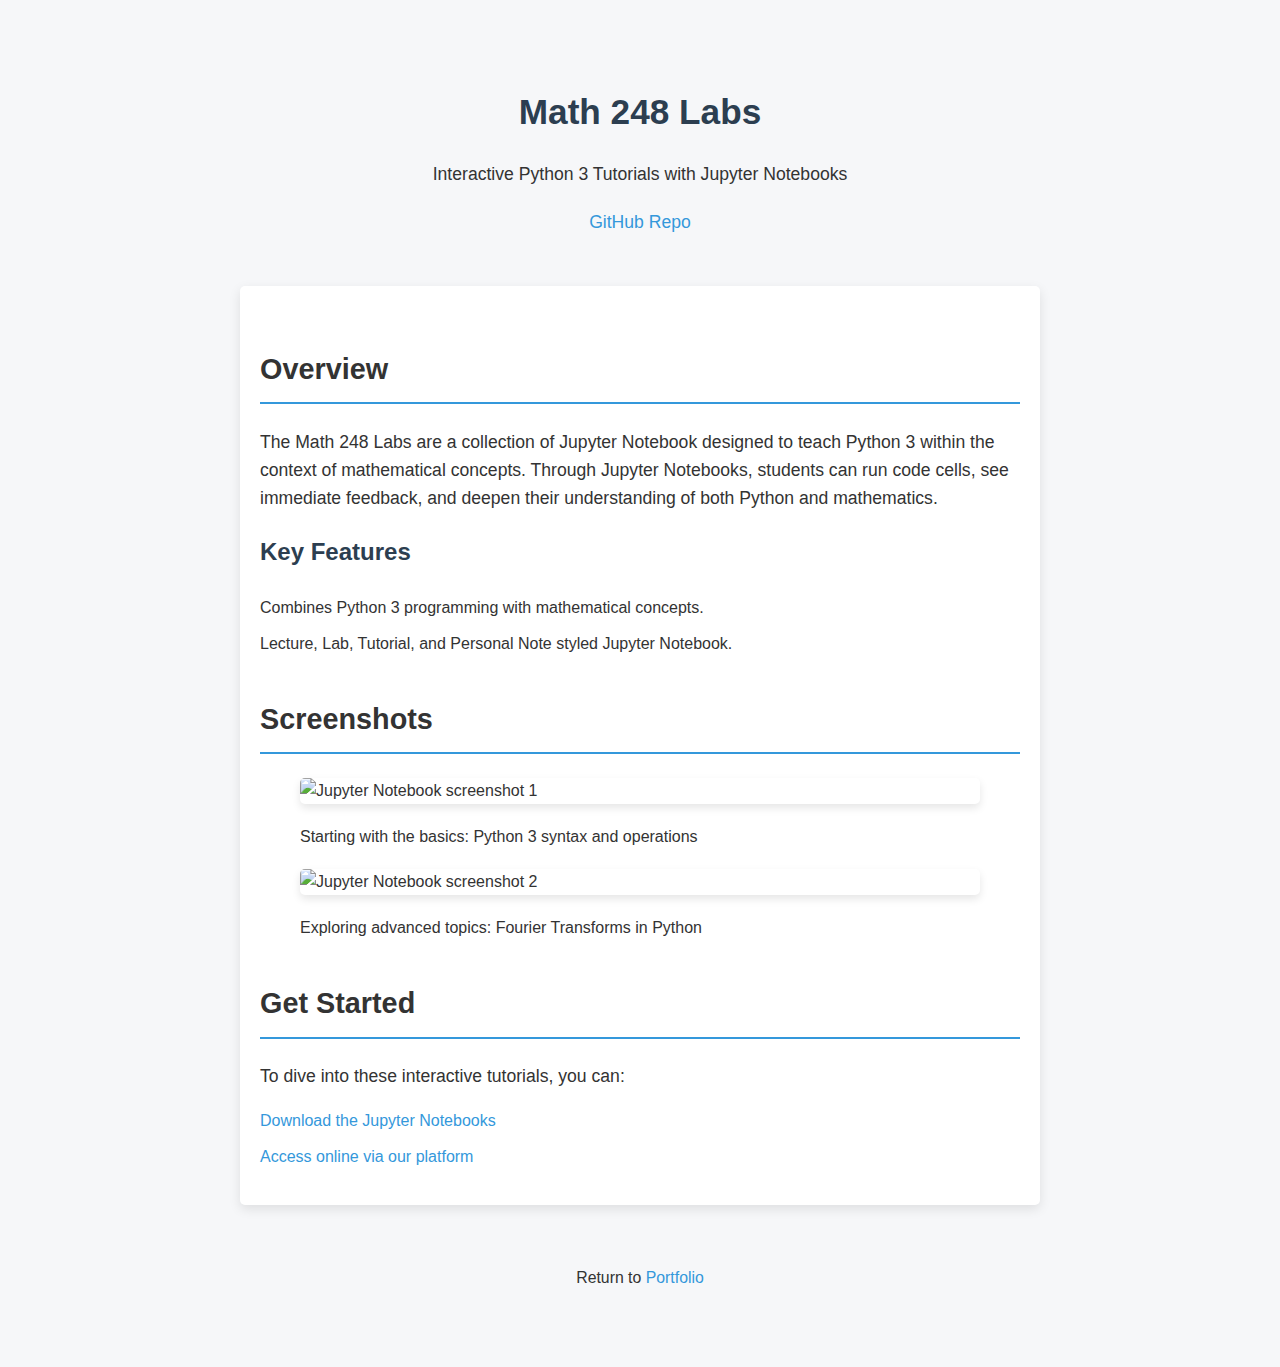
==== 248labs.html @ a9e7a070 "base layer" ====
<!DOCTYPE html>
<html lang="en">

<head>
    <meta charset="UTF-8">
    <meta name="viewport" content="width=device-width, initial-scale=1.0">
    <title>Math 248 Labs - Python 3 Tutorials</title>
    <link rel="stylesheet" href="styles.css"> <!-- Linking to the external stylesheet -->
</head>

<body>

    <!-- Header Section -->
    <header>
        <h1>Math 248 Labs</h1>
        <p>Interactive Python 3 Tutorials with Jupyter Notebooks</p>
        <p><a href="https://github.com/jackbullen/Math-248">GitHub Repo</a></p>
    </header>

    <!-- Main Content Section -->
    <section class="project-description">

        <!-- Project Overview -->
        <h2>Overview</h2>
        <p>The Math 248 Labs are a collection of Jupyter Notebook designed to teach Python 3 within the context of mathematical concepts. Through Jupyter Notebooks, students can run code cells, see immediate feedback, and deepen their understanding of both Python and mathematics.</p>

        <!-- Key Features Section -->
        <h3>Key Features</h3>
        <ul>
            <li>Combines Python 3 programming with mathematical concepts.</li>
            <li>Lecture, Lab, Tutorial, and Personal Note styled Jupyter Notebook.</li>
        </ul>

        <!-- Screenshots Section -->
        <h2>Screenshots</h2>
        <figure>
            <img src="lab_screenshot1.jpg" alt="Jupyter Notebook screenshot 1">
            <figcaption>Starting with the basics: Python 3 syntax and operations</figcaption>
        </figure>

        <figure>
            <img src="lab_screenshot2.jpg" alt="Jupyter Notebook screenshot 2">
            <figcaption>Exploring advanced topics: Fourier Transforms in Python</figcaption>
        </figure>

        <!-- Download and Access Section -->
        <h2>Get Started</h2>
        <p>To dive into these interactive tutorials, you can:</p>
        <ul>
            <li><a href="248lab_notebooks.zip">Download the Jupyter Notebooks</a></li>
            <li><a href="online_platform_link_here">Access online via our platform</a></li>
            <!-- Add more options if available -->
        </ul>

    </section>

    <!-- Footer Section -->
    <footer>
        <p>Return to <a href="index.html">Portfolio</a></p>
    </footer>

</body>

</html>
---- styles.css ----
/* Base Styles */
body {
    font-family: 'Segoe UI', Tahoma, Geneva, Verdana, sans-serif;
    margin: 40px auto;
    max-width: 800px;
    padding: 20px;
    line-height: 1.6;
    background-color: #f6f7f9;
    color: #333;
    transition: all 0.3s ease-in-out;
}

a {
    color: #3498db;
    text-decoration: none;
    transition: color 0.3s ease-in-out;
}

a:hover {
    color: #2c3e50;
    text-decoration: underline;
}

header {
    text-align: center;
    margin-bottom: 50px;
}

h1 {
    font-size: 2.2em;
    color: #2c3e50;
    margin-bottom: 10px;
}

h2 {
    border-bottom: 2px solid #3498db;
    padding-bottom: 10px;
    margin-top: 40px;
    font-size: 1.8em;
}

h3 {
    color: #2c3e50;
    margin-top: 20px;
    font-size: 1.5em;
}

p {
    font-size: 1.1em;
    margin-top: 20px;
}

ul {
    list-style-type: none;
    padding-left: 0;
}

li {
    margin-bottom: 10px;
}

img {
    max-width: 100%;
    display: block;
    margin: 20px auto;
    border-radius: 5px;
    box-shadow: 0px 4px 8px rgba(0, 0, 0, 0.1);
}

/* Project Descriptions */
.project-description {
    background-color: #fff;
    padding: 20px;
    box-shadow: 0px 4px 12px rgba(0, 0, 0, 0.1);
    border-radius: 5px;
    margin-top: 20px;
}

/* Footer */
footer {
    margin-top: 60px;
    text-align: center;
    font-size: 0.9em;
}

/* Hover Effects */
.project-description:hover {
    box-shadow: 0px 26px 36px rgba(0, 0, 0, 0.1);
}
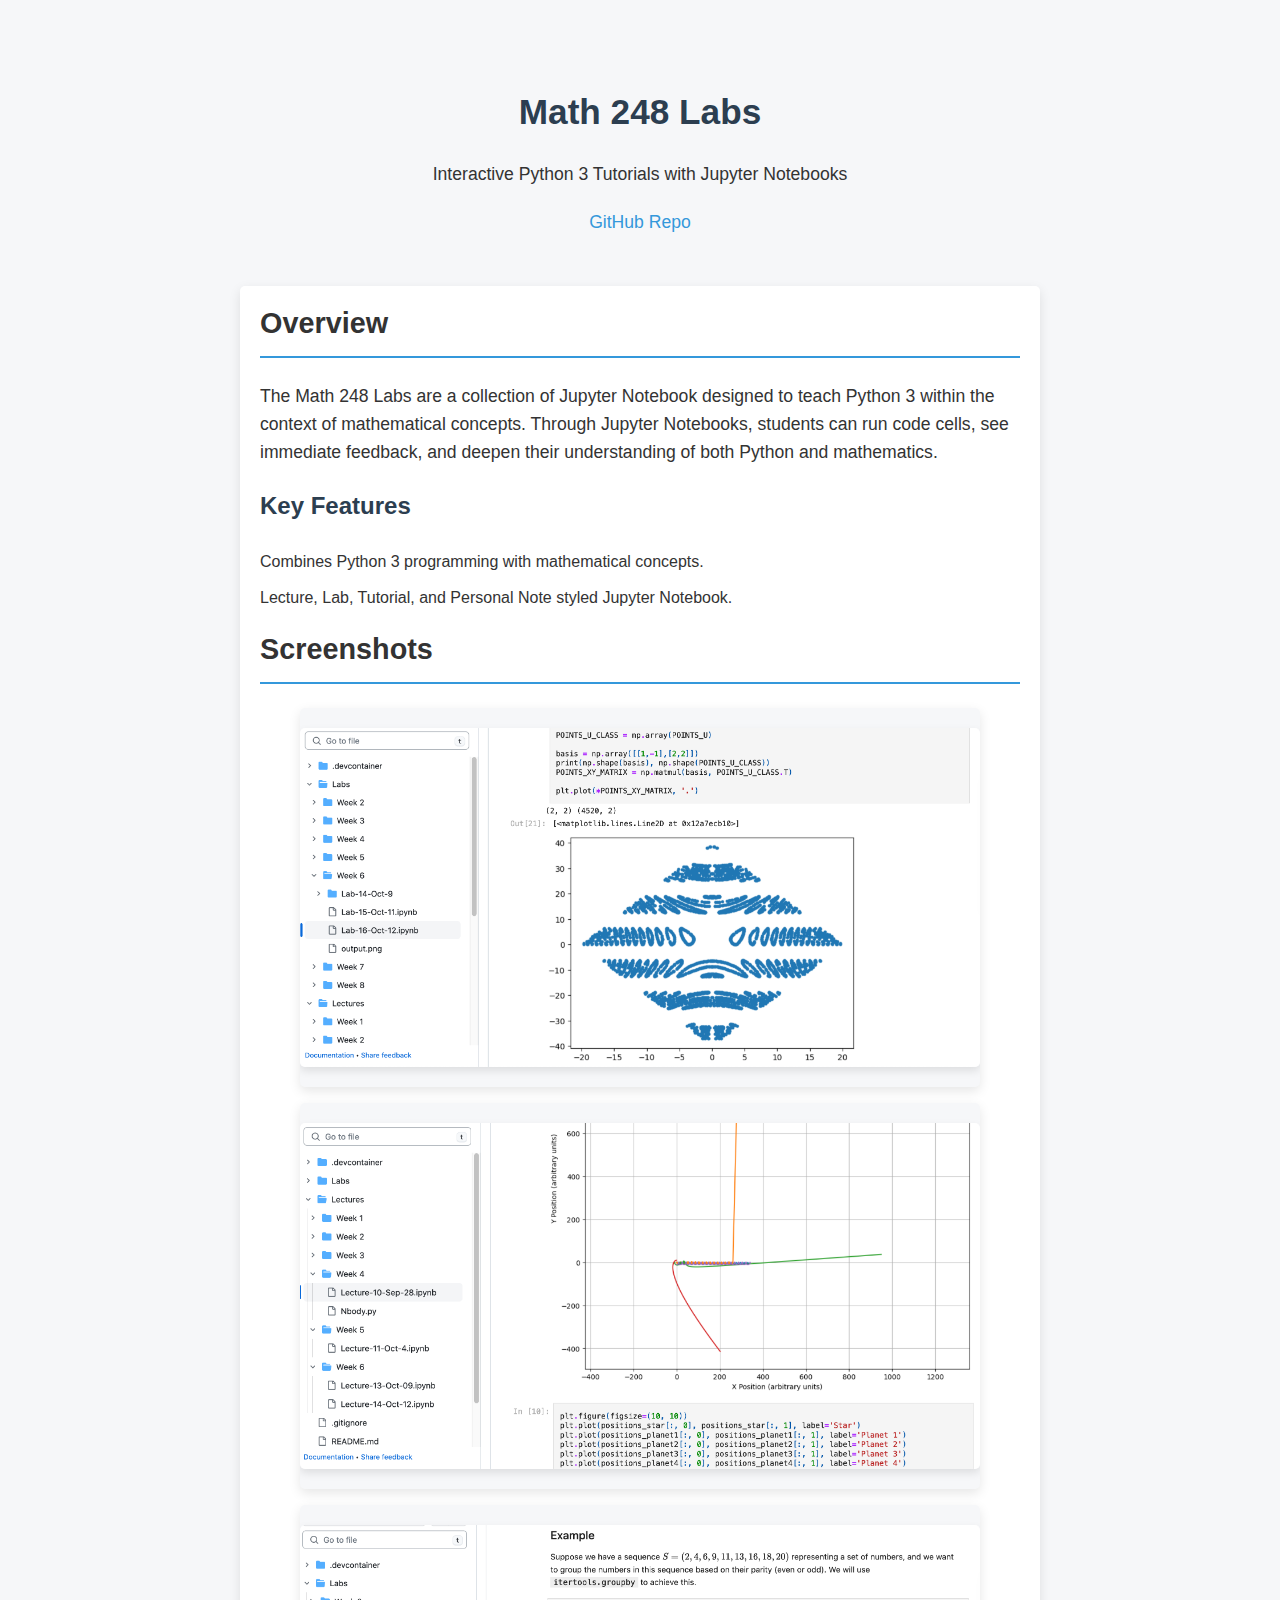
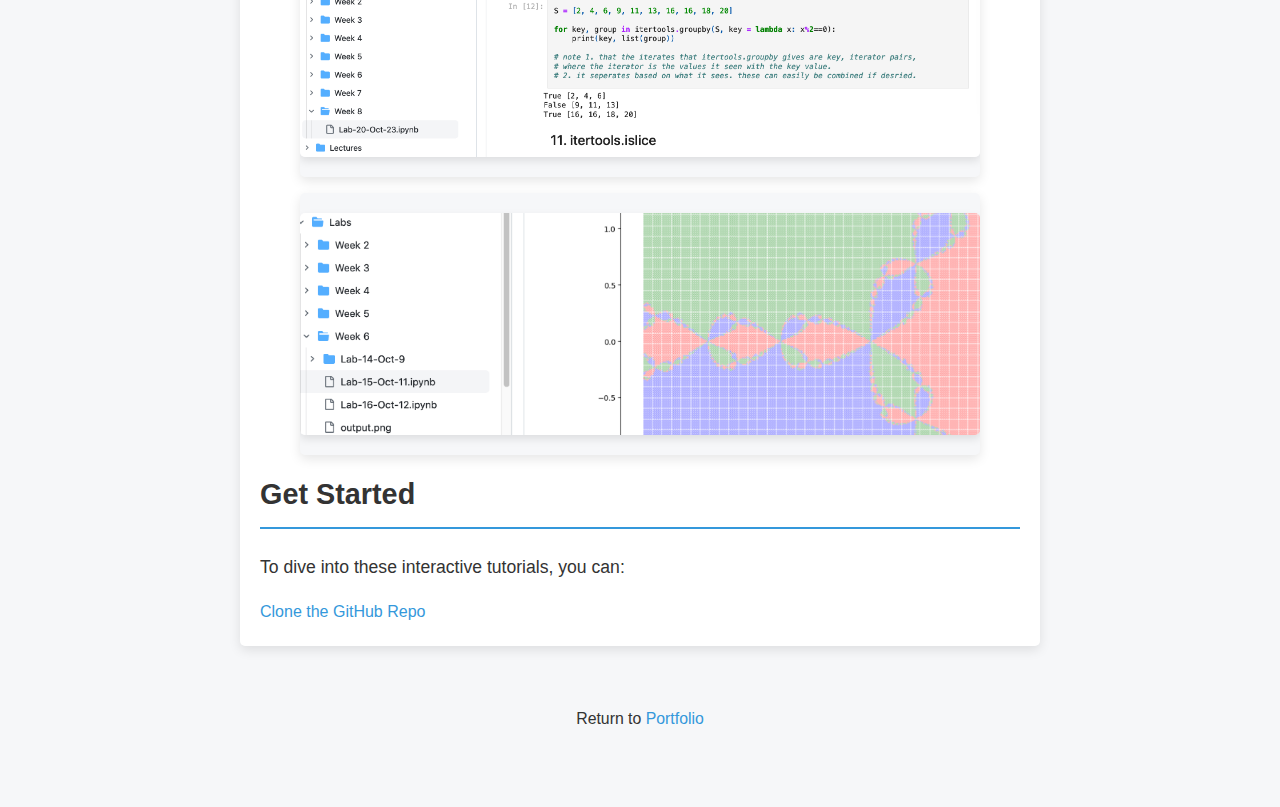
==== commit 14c40492: "first draft" ====
--- a/248labs.html
+++ b/248labs.html
@@ -34,22 +34,25 @@
         <!-- Screenshots Section -->
         <h2>Screenshots</h2>
         <figure>
-            <img src="lab_screenshot1.jpg" alt="Jupyter Notebook screenshot 1">
-            <figcaption>Starting with the basics: Python 3 syntax and operations</figcaption>
+            <img src="demos/248_1.png" alt="Jupyter Notebook screenshot 1">
         </figure>
 
         <figure>
-            <img src="lab_screenshot2.jpg" alt="Jupyter Notebook screenshot 2">
-            <figcaption>Exploring advanced topics: Fourier Transforms in Python</figcaption>
+            <img src="demos/248_2.png" alt="Jupyter Notebook screenshot 2">
         </figure>
+        <figure>
+            <img src="demos/248_3.png" alt="Jupyter Notebook screenshot 2">
+        </figure>
+        <figure>
+            <img src="demos/248_4.png" alt="Jupyter Notebook screenshot 2">
+        </figure>
+
 
         <!-- Download and Access Section -->
         <h2>Get Started</h2>
         <p>To dive into these interactive tutorials, you can:</p>
         <ul>
-            <li><a href="248lab_notebooks.zip">Download the Jupyter Notebooks</a></li>
-            <li><a href="online_platform_link_here">Access online via our platform</a></li>
-            <!-- Add more options if available -->
+            <li><a href="https://github.com/jackbullen/Math-248">Clone the GitHub Repo</a></li>
         </ul>
 
     </section>
--- a/styles.css
+++ b/styles.css
@@ -1,4 +1,57 @@
 /* Base Styles */
+
+figure:hover figcaption {
+    opacity: 0;
+}
+
+quote {
+    display: block;
+
+    font-size: 0.8em;
+    font-style: italic;
+    color: #000000;
+    margin-top: 5px;
+    margin-bottom: 20px;
+}
+
+iframe {
+    padding: 15px;
+    border: none;
+    text-align: center;
+    margin: 0 auto;
+    display: block;
+    padding-bottom: 20px;
+}
+
+figure {
+    position: relative;
+    overflow: hidden;
+    background-color: #f6f7f9;
+    border-radius: 5px;
+    box-shadow: 0px 4px 12px rgba(0, 0, 0, 0.1);
+}
+
+figure:hover {
+    box-shadow: 0px 26px 36px rgba(0, 0, 0, 0.1);
+    scale: 1.03;
+    width: 90%;
+}
+
+figcaption {
+    position: absolute;
+    top: 0;
+    left: 0;
+    padding: 10px 20px;
+    width: 100%;
+    height: 100%;
+    opacity: 10;
+    background: rgba(96, 96, 96, 0.6);
+    color: #fff;
+    text-align: center;
+    transition: all 0.6s ease-in-out;
+}
+
+
 body {
     font-family: 'Segoe UI', Tahoma, Geneva, Verdana, sans-serif;
     margin: 40px auto;
@@ -35,7 +88,7 @@
 h2 {
     border-bottom: 2px solid #3498db;
     padding-bottom: 10px;
-    margin-top: 40px;
+    margin-top: 13px;
     font-size: 1.8em;
 }
 
@@ -67,13 +120,15 @@
     box-shadow: 0px 4px 8px rgba(0, 0, 0, 0.1);
 }
 
-/* Project Descriptions */
 .project-description {
     background-color: #fff;
-    padding: 20px;
+    padding-left: 20px;
+    padding-right: 20px;
+    padding-top: 1px;
     box-shadow: 0px 4px 12px rgba(0, 0, 0, 0.1);
     border-radius: 5px;
-    margin-top: 20px;
+    margin-top: 5px;
+    padding-bottom: 5px;
 }
 
 /* Footer */
@@ -86,4 +141,4 @@
 /* Hover Effects */
 .project-description:hover {
     box-shadow: 0px 26px 36px rgba(0, 0, 0, 0.1);
-}
+}